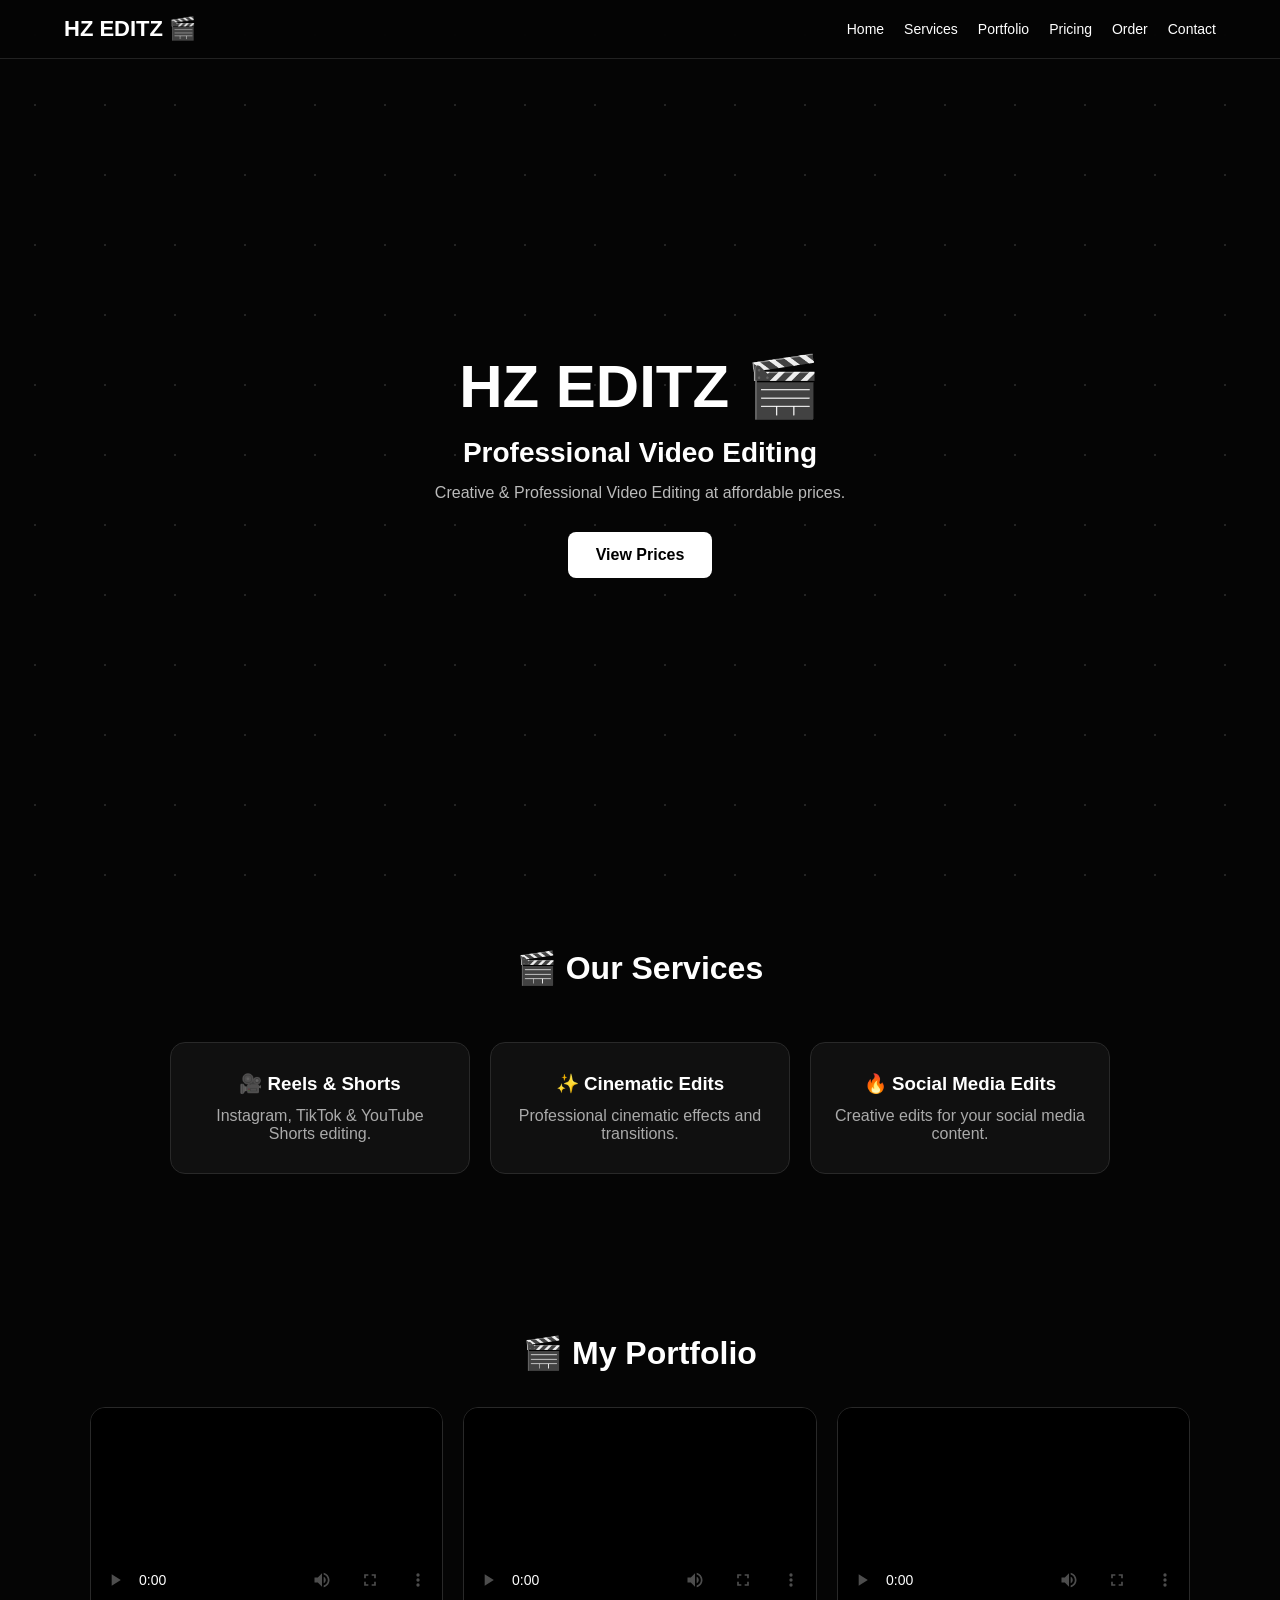
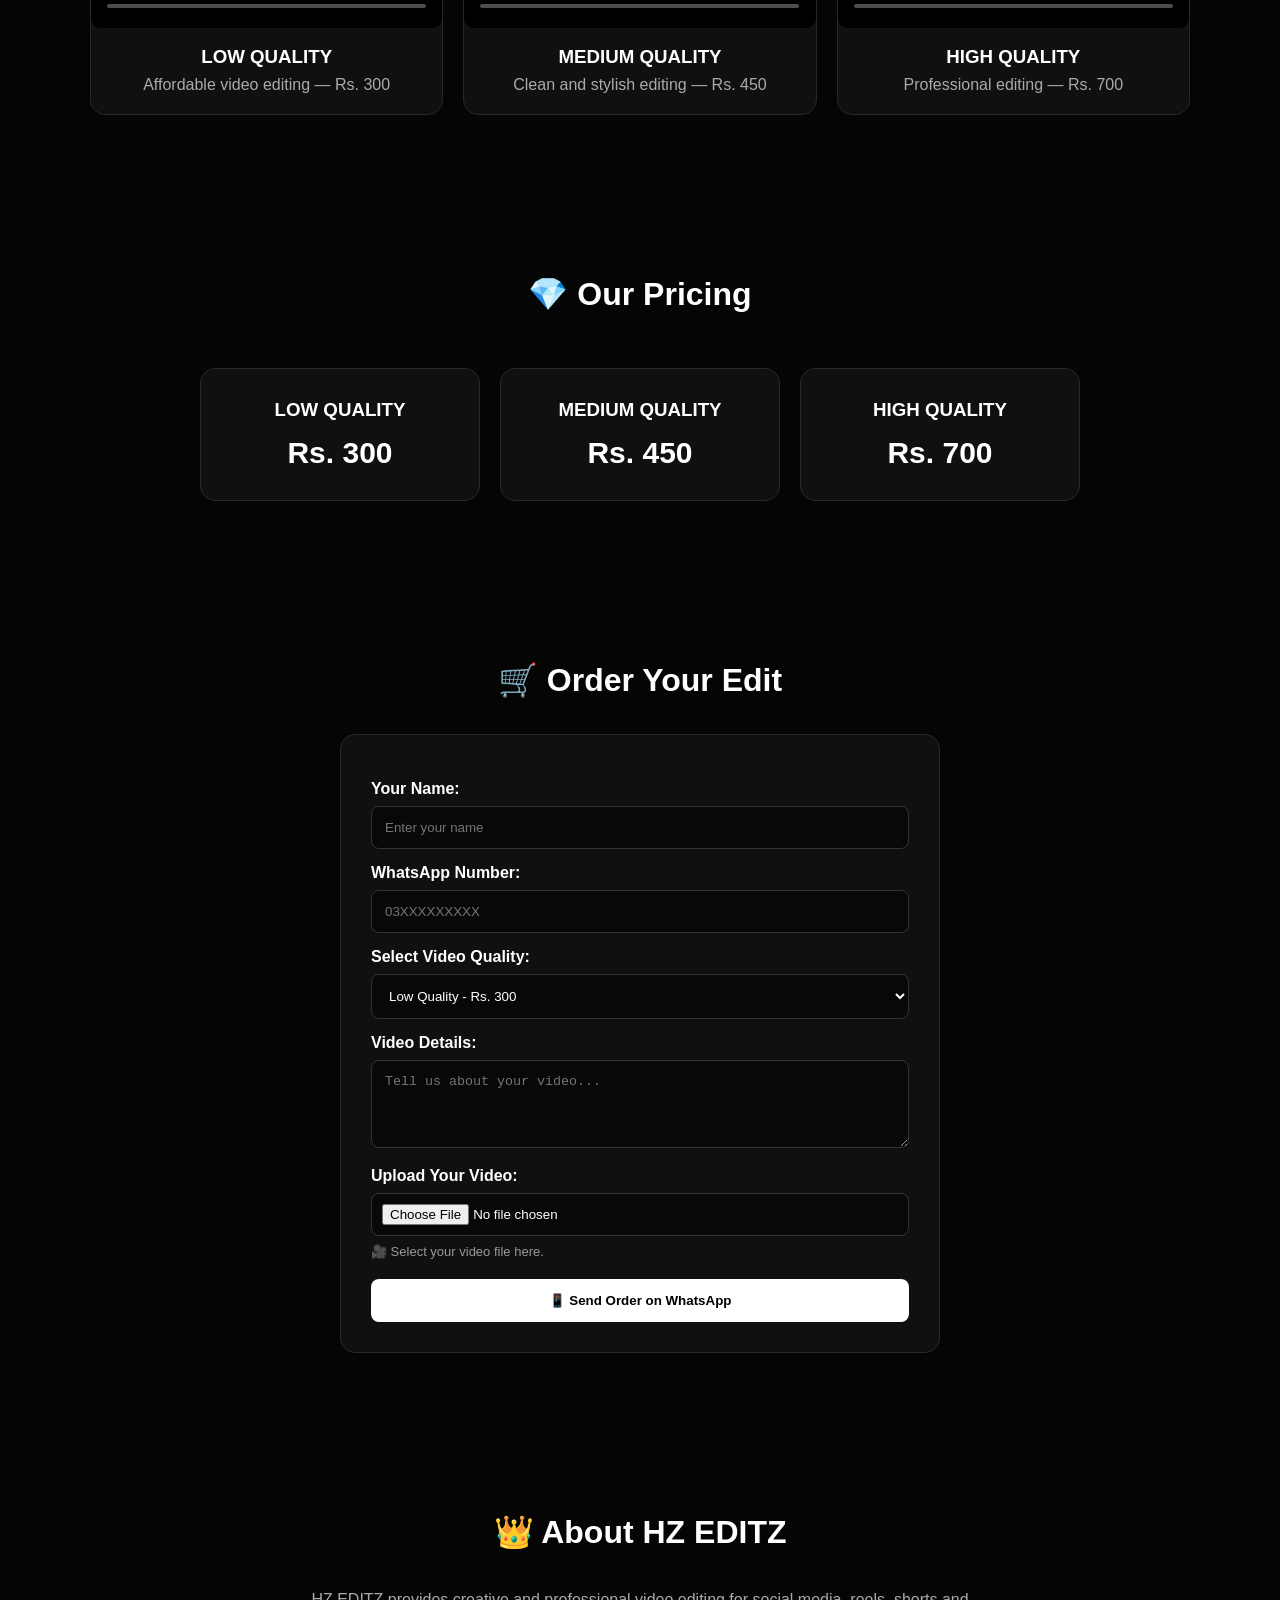
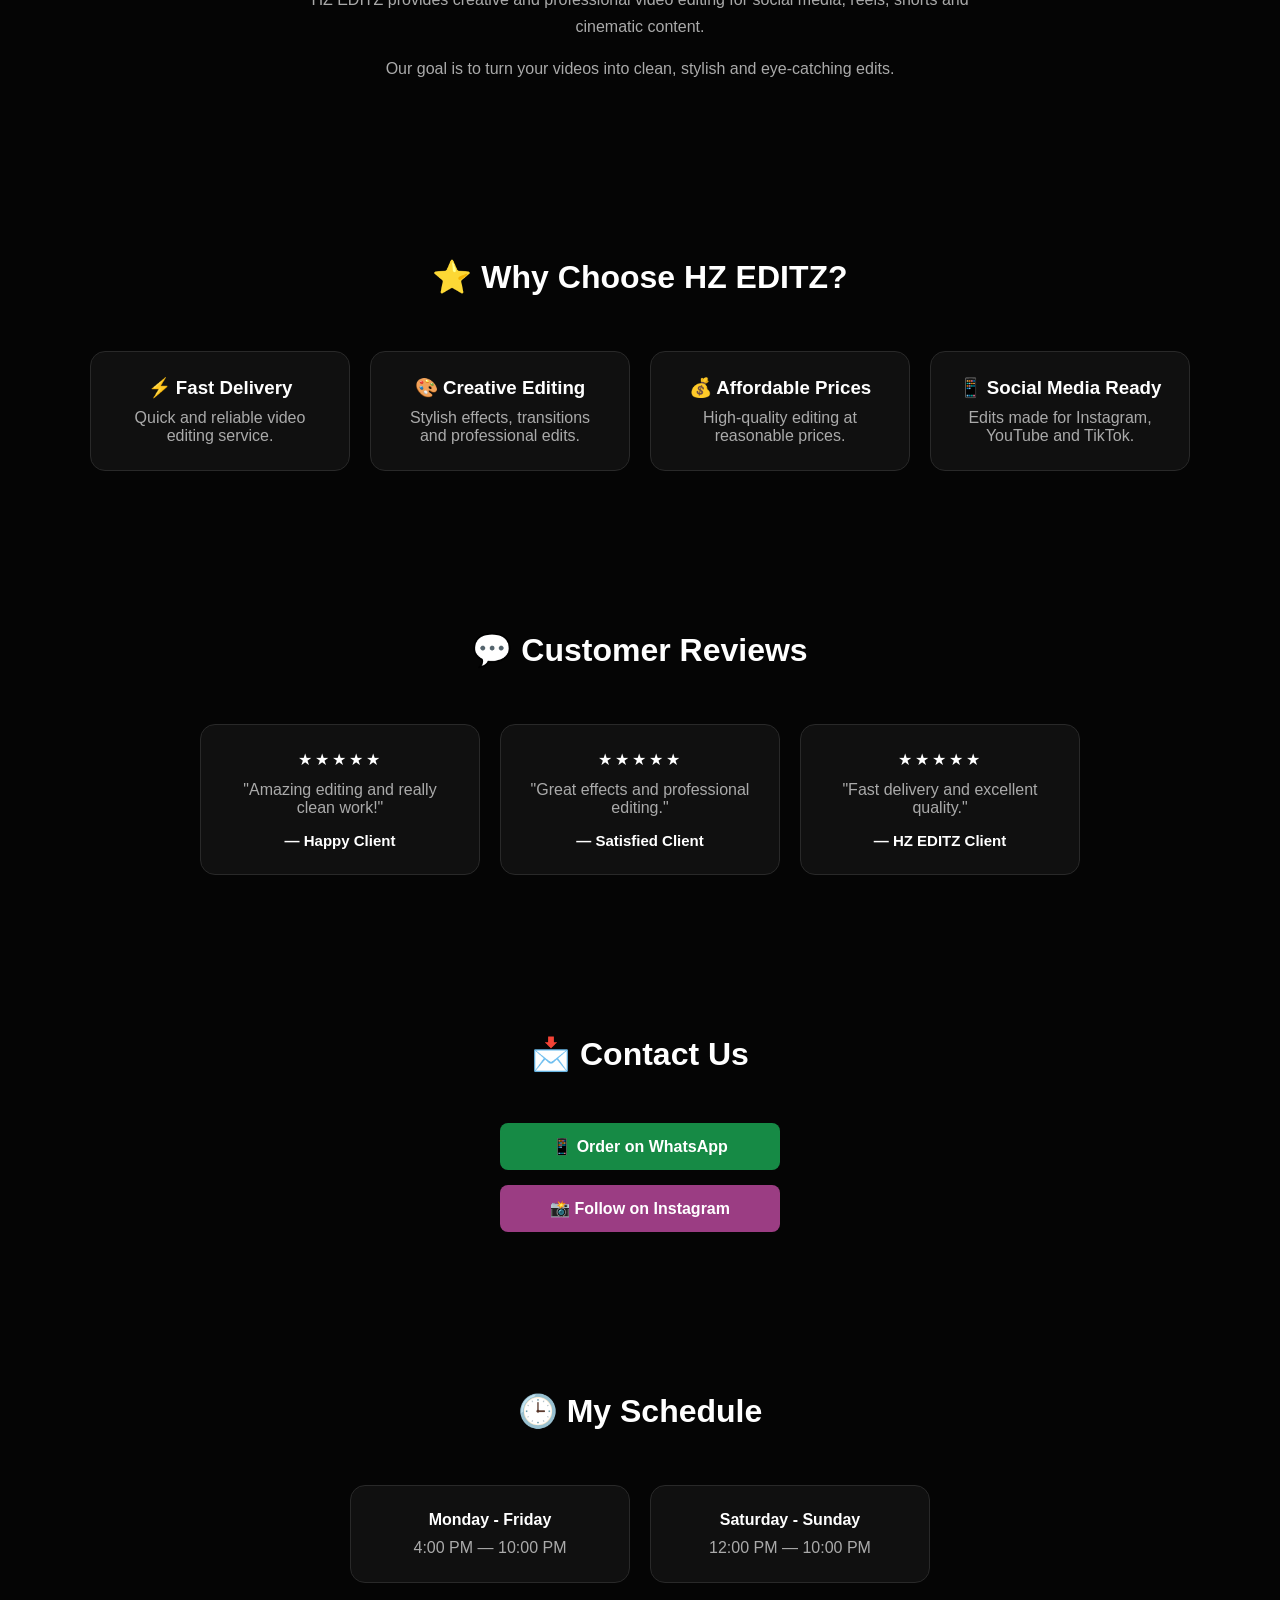
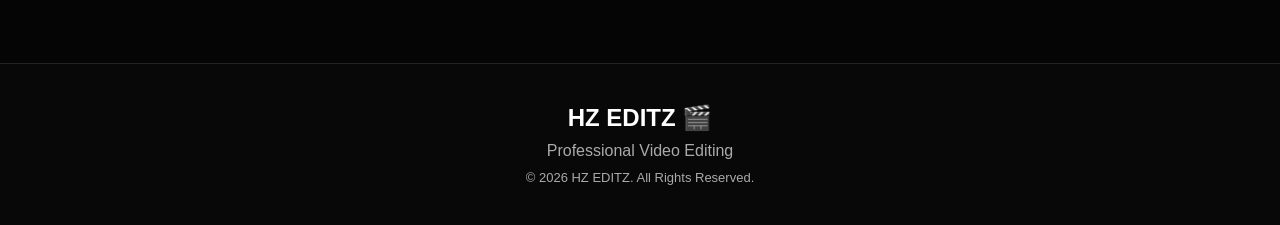
==== index.html @ 4a3aca51 "Rename index (1).html to index.html" ====
<!DOCTYPE html>
<html lang="en">

<head>
    <meta charset="UTF-8">
    <meta name="viewport" content="width=device-width, initial-scale=1.0">
    <title>HZ EDITZ</title>

    <link rel="stylesheet" href="style.css">
</head>

<body>

    <!-- Loading Screen -->
    <div id="loader">
        <div class="loader-content">
            <h1>HZ EDITZ 🎬</h1>
            <p>Loading...</p>
            <div class="loader-line"></div>
        </div>
    </div>

    <!-- Navigation -->
    <nav class="navbar">
        <div class="logo">HZ EDITZ 🎬</div>

        <div class="nav-links">
            <a href="#home">Home</a>
            <a href="#services">Services</a>
            <a href="#portfolio">Portfolio</a>
            <a href="#pricing">Pricing</a>
            <a href="#order">Order</a>
            <a href="#contact">Contact</a>
        </div>
    </nav>

    <div class="stars"></div>

    <!-- Hero -->
    <section id="home" class="hero">
        <h1>HZ EDITZ 🎬</h1>
        <h2>Professional Video Editing</h2>
        <p>Creative & Professional Video Editing at affordable prices.</p>

        <a href="#pricing" class="main-btn">View Prices</a>
    </section>

    <!-- Services -->
    <section id="services" class="services">
        <h2>🎬 Our Services</h2>

        <div class="service-card">
            <h3>🎥 Reels & Shorts</h3>
            <p>Instagram, TikTok & YouTube Shorts editing.</p>
        </div>

        <div class="service-card">
            <h3>✨ Cinematic Edits</h3>
            <p>Professional cinematic effects and transitions.</p>
        </div>

        <div class="service-card">
            <h3>🔥 Social Media Edits</h3>
            <p>Creative edits for your social media content.</p>
        </div>
    </section>

    <!-- Portfolio -->
    <section id="portfolio" class="portfolio">

        <h2>🎬 My Portfolio</h2>

        <div class="portfolio-grid">

            <div class="portfolio-card">
                <video controls playsinline preload="metadata" poster="low.jpg" width="100%">
                    <source src="low.mp4" type="video/mp4">
                    Your browser does not support video.
                </video>

                <h3>LOW QUALITY</h3>
                <p>Affordable video editing — Rs. 300</p>
            </div>

            <div class="portfolio-card">
                <video controls playsinline preload="metadata" poster="medium.jpg" width="100%">
                    <source src="medium.mp4" type="video/mp4">
                    Your browser does not support video.
                </video>

                <h3>MEDIUM QUALITY</h3>
                <p>Clean and stylish editing — Rs. 450</p>
            </div>

            <div class="portfolio-card">
                <video controls playsinline preload="metadata" poster="high.jpg" width="100%">
                    <source src="high.mp4" type="video/mp4">
                    Your browser does not support video.
                </video>

                <h3>HIGH QUALITY</h3>
                <p>Professional editing — Rs. 700</p>
            </div>

        </div>

    </section>

    <!-- Pricing -->
    <section id="pricing" class="pricing">
        <h2>💎 Our Pricing</h2>

        <div class="price-card">
            <h3>LOW QUALITY</h3>
            <p>Rs. 300</p>
        </div>

        <div class="price-card">
            <h3>MEDIUM QUALITY</h3>
            <p>Rs. 450</p>
        </div>

        <div class="price-card">
            <h3>HIGH QUALITY</h3>
            <p>Rs. 700</p>
        </div>
    </section>

    <!-- Order Now -->
    <section id="order" class="order-section">

        <h2>🛒 Order Your Edit</h2>

        <div class="order-card">

            <label for="customerName">Your Name:</label>

            <input
                type="text"
                id="customerName"
                placeholder="Enter your name"
            >

            <label for="customerNumber">WhatsApp Number:</label>

            <input
                type="tel"
                id="customerNumber"
                placeholder="03XXXXXXXXX"
            >

            <label for="quality">Select Video Quality:</label>

            <select id="quality">

                <option value="Low Quality - Rs. 300">
                    Low Quality - Rs. 300
                </option>

                <option value="Medium Quality - Rs. 450">
                    Medium Quality - Rs. 450
                </option>

                <option value="High Quality - Rs. 700">
                    High Quality - Rs. 700
                </option>

            </select>

            <label for="details">Video Details:</label>

            <textarea
                id="details"
                rows="4"
                placeholder="Tell us about your video..."
            ></textarea>

            <!-- Video Upload -->
            <label for="videoFile">Upload Your Video:</label>

            <input
                type="file"
                id="videoFile"
                accept="video/*"
            >

            <p class="upload-note">
                🎥 Select your video file here.
            </p>

            <button onclick="orderWhatsApp()" class="order-btn">
                📱 Send Order on WhatsApp
            </button>

        </div>

    </section>

    <!-- About -->
    <section class="about">
        <h2>👑 About HZ EDITZ</h2>

        <p>
            HZ EDITZ provides creative and professional video editing
            for social media, reels, shorts and cinematic content.
        </p>

        <p>
            Our goal is to turn your videos into clean, stylish and
            eye-catching edits.
        </p>
    </section>

    <!-- Why Choose Us -->
    <section class="why-us">

        <h2>⭐ Why Choose HZ EDITZ?</h2>

        <div class="why-card">
            <h3>⚡ Fast Delivery</h3>
            <p>Quick and reliable video editing service.</p>
        </div>

        <div class="why-card">
            <h3>🎨 Creative Editing</h3>
            <p>Stylish effects, transitions and professional edits.</p>
        </div>

        <div class="why-card">
            <h3>💰 Affordable Prices</h3>
            <p>High-quality editing at reasonable prices.</p>
        </div>

        <div class="why-card">
            <h3>📱 Social Media Ready</h3>
            <p>Edits made for Instagram, YouTube and TikTok.</p>
        </div>

    </section>

    <!-- Customer Reviews -->
    <section class="testimonials">

        <h2>💬 Customer Reviews</h2>

        <div class="review-card">
            <div class="stars-rating">★★★★★</div>
            <p>"Amazing editing and really clean work!"</p>
            <h3>— Happy Client</h3>
        </div>

        <div class="review-card">
            <div class="stars-rating">★★★★★</div>
            <p>"Great effects and professional editing."</p>
            <h3>— Satisfied Client</h3>
        </div>

        <div class="review-card">
            <div class="stars-rating">★★★★★</div>
            <p>"Fast delivery and excellent quality."</p>
            <h3>— HZ EDITZ Client</h3>
        </div>

    </section>

    <!-- Contact -->
    <section id="contact" class="contact">
        <h2>📩 Contact Us</h2>

        <a href="https://wa.me/923330753540" target="_blank" class="whatsapp-btn">
            📱 Order on WhatsApp
        </a>

        <a href="https://instagram.com/huzaifa616v" target="_blank" class="instagram-btn">
            📸 Follow on Instagram
        </a>
    </section>

    <!-- Schedule -->
    <section class="schedule">
        <h2>🕒 My Schedule</h2>

        <div class="schedule-card">
            <p><strong>Monday - Friday</strong></p>
            <p>4:00 PM — 10:00 PM</p>
        </div>

        <div class="schedule-card">
            <p><strong>Saturday - Sunday</strong></p>
            <p>12:00 PM — 10:00 PM</p>
        </div>
    </section>

    <!-- Footer -->
    <footer class="footer">

        <h2>HZ EDITZ 🎬</h2>

        <p>Professional Video Editing</p>

        <p class="copyright">
            © 2026 HZ EDITZ. All Rights Reserved.
        </p>

    </footer>

    <!-- Back To Top -->
    <button id="backToTop" onclick="goToTop()">
        ↑
    </button>

    <!-- JavaScript -->
    <script>

        function orderWhatsApp() {

            const name =
                document.getElementById("customerName").value.trim();

            const number =
                document.getElementById("customerNumber").value.trim();

            const quality =
                document.getElementById("quality").value;

            const details =
                document.getElementById("details").value.trim();

            const video =
                document.getElementById("videoFile").files[0];

            if (name === "" || number === "" || details === "") {

                alert("Please fill all the order details.");

                return;
            }

            let videoName = "No video selected";

            if (video) {
                videoName = video.name;
            }

            const message =
                "Assalamualaikum! 👋\n\n" +
                "I want to order a video edit.\n\n" +
                "Name: " + name + "\n" +
                "WhatsApp: " + number + "\n" +
                "Quality: " + quality + "\n" +
                "Video Details: " + details + "\n" +
                "Selected Video: " + videoName;

            window.open(
                "https://wa.me/923330753540?text=" +
                encodeURIComponent(message),
                "_blank"
            );
        }


        function goToTop() {

            window.scrollTo({
                top: 0,
                behavior: "smooth"
            });

        }


        window.addEventListener("scroll", function () {

            const button =
                document.getElementById("backToTop");

            if (window.scrollY > 300) {

                button.classList.add("show");

            } else {

                button.classList.remove("show");

            }

        });


        /* Loading Screen */

        window.addEventListener("load", function () {

            const loader =
                document.getElementById("loader");

            setTimeout(function () {

                loader.classList.add("hide");

            }, 1200);

        });

    </script>

</body>

</html>
---- style.css ----
* {
    margin: 0;
    padding: 0;
    box-sizing: border-box;
}

html {
    scroll-behavior: smooth;
}

body {
    font-family: Arial, sans-serif;
    background: #050505;
    color: white;
    overflow-x: hidden;
}

/* =========================
   Loading Screen
========================= */

#loader {
    position: fixed;
    inset: 0;
    background: #050505;
    display: flex;
    justify-content: center;
    align-items: center;
    z-index: 9999;
    transition: opacity 0.5s ease, visibility 0.5s ease;
}

#loader.hide {
    opacity: 0;
    visibility: hidden;
}

.loader-content {
    text-align: center;
}

.loader-content h1 {
    font-size: 32px;
    margin-bottom: 10px;
}

.loader-content p {
    color: #aaa;
}

.loader-line {
    width: 180px;
    height: 3px;
    background: white;
    margin: 20px auto 0;
    animation: loading 1.2s infinite;
}

@keyframes loading {
    0% {
        transform: scaleX(0.2);
        opacity: 0.4;
    }

    50% {
        transform: scaleX(1);
        opacity: 1;
    }

    100% {
        transform: scaleX(0.2);
        opacity: 0.4;
    }
}

/* =========================
   Navigation
========================= */

.navbar {
    position: sticky;
    top: 0;
    z-index: 1000;
    display: flex;
    justify-content: space-between;
    align-items: center;
    padding: 16px 5%;
    background: rgba(5, 5, 5, 0.95);
    border-bottom: 1px solid #222;
}

.logo {
    font-size: 22px;
    font-weight: bold;
}

.nav-links {
    display: flex;
    gap: 20px;
}

.nav-links a {
    color: white;
    text-decoration: none;
    font-size: 14px;
    transition: 0.2s;
}

.nav-links a:hover {
    color: #aaa;
}

/* =========================
   Stars Background
========================= */

.stars {
    position: fixed;
    inset: 0;
    z-index: -1;
    pointer-events: none;
    background-image:
        radial-gradient(circle, rgba(255,255,255,0.5) 1px, transparent 1px);
    background-size: 70px 70px;
    opacity: 0.25;
}

/* =========================
   General Sections
========================= */

section {
    padding: 80px 5%;
    text-align: center;
}

section h2 {
    font-size: 32px;
    margin-bottom: 35px;
}

/* =========================
   Hero
========================= */

.hero {
    min-height: 90vh;
    display: flex;
    flex-direction: column;
    justify-content: center;
    align-items: center;
}

.hero h1 {
    font-size: 60px;
    font-weight: 900;
    margin-bottom: 15px;
}

.hero h2 {
    font-size: 28px;
    margin-bottom: 15px;
}

.hero p {
    color: #bbb;
    max-width: 600px;
    margin-bottom: 30px;
}

.main-btn {
    display: inline-block;
    padding: 14px 28px;
    background: white;
    color: black;
    text-decoration: none;
    border-radius: 8px;
    font-weight: bold;
    transition: 0.2s;
}

.main-btn:hover {
    transform: translateY(-2px);
}

/* =========================
   Services
========================= */

.services {
    display: flex;
    flex-wrap: wrap;
    justify-content: center;
    gap: 20px;
}

.services > h2 {
    width: 100%;
}

.service-card {
    width: 300px;
    padding: 30px 20px;
    background: #101010;
    border: 1px solid #292929;
    border-radius: 15px;
}

.service-card h3 {
    margin-bottom: 12px;
}

.service-card p {
    color: #aaa;
}

/* =========================
   Portfolio
========================= */

.portfolio-grid {
    display: grid;
    grid-template-columns: repeat(3, 1fr);
    gap: 20px;
    max-width: 1100px;
    margin: auto;
}

.portfolio-card {
    background: #101010;
    border: 1px solid #292929;
    border-radius: 15px;
    overflow: hidden;
    padding-bottom: 20px;
}

.portfolio-card video {
    display: block;
    width: 100%;
    height: 220px;
    object-fit: cover;
    background: #000;
}

.portfolio-card h3 {
    margin-top: 18px;
}

.portfolio-card p {
    color: #aaa;
    margin-top: 8px;
    padding: 0 10px;
}

/* =========================
   Pricing
========================= */

.pricing {
    display: flex;
    flex-wrap: wrap;
    justify-content: center;
    gap: 20px;
}

.pricing > h2 {
    width: 100%;
}

.price-card {
    width: 280px;
    padding: 30px;
    background: #101010;
    border: 1px solid #292929;
    border-radius: 15px;
}

.price-card p {
    font-size: 30px;
    font-weight: bold;
    margin-top: 15px;
}

/* =========================
   Order
========================= */

.order-card {
    max-width: 600px;
    margin: auto;
    padding: 30px;
    background: #101010;
    border: 1px solid #292929;
    border-radius: 15px;
    text-align: left;
}

.order-card label {
    display: block;
    margin: 15px 0 8px;
    font-weight: bold;
}

.order-card input,
.order-card select,
.order-card textarea {
    width: 100%;
    padding: 13px;
    background: #080808;
    color: white;
    border: 1px solid #333;
    border-radius: 8px;
    outline: none;
}

.order-card textarea {
    resize: vertical;
}

.upload-note {
    color: #999;
    margin-top: 8px;
    font-size: 13px;
}

.order-btn {
    width: 100%;
    margin-top: 20px;
    padding: 14px;
    background: white;
    color: black;
    border: none;
    border-radius: 8px;
    font-weight: bold;
    cursor: pointer;
}

/* =========================
   About
========================= */

.about {
    max-width: 800px;
    margin: auto;
    text-align: center;
}

.about p {
    color: #aaa;
    line-height: 1.7;
    margin-bottom: 15px;
}

/* =========================
   Why Us
========================= */

.why-us {
    display: flex;
    flex-wrap: wrap;
    justify-content: center;
    gap: 20px;
}

.why-us > h2 {
    width: 100%;
}

.why-card {
    width: 260px;
    padding: 25px;
    background: #101010;
    border: 1px solid #292929;
    border-radius: 15px;
}

.why-card p {
    color: #aaa;
    margin-top: 10px;
}

/* =========================
   Reviews
========================= */

.testimonials {
    display: flex;
    flex-wrap: wrap;
    justify-content: center;
    gap: 20px;
}

.testimonials > h2 {
    width: 100%;
}

.review-card {
    width: 280px;
    padding: 25px;
    background: #101010;
    border: 1px solid #292929;
    border-radius: 15px;
}

.stars-rating {
    margin-bottom: 12px;
    letter-spacing: 3px;
}

.review-card p {
    color: #aaa;
}

.review-card h3 {
    margin-top: 15px;
    font-size: 15px;
}

/* =========================
   Contact
========================= */

.contact {
    display: flex;
    flex-direction: column;
    align-items: center;
    gap: 15px;
}

.whatsapp-btn,
.instagram-btn {
    display: block;
    width: 280px;
    padding: 14px;
    color: white;
    text-decoration: none;
    border-radius: 8px;
    font-weight: bold;
}

.whatsapp-btn {
    background: #168a45;
}

.instagram-btn {
    background: #9b3d83;
}

/* =========================
   Schedule
========================= */

.schedule {
    display: flex;
    flex-wrap: wrap;
    justify-content: center;
    gap: 20px;
}

.schedule > h2 {
    width: 100%;
}

.schedule-card {
    width: 280px;
    padding: 25px;
    background: #101010;
    border: 1px solid #292929;
    border-radius: 15px;
}

.schedule-card p:last-child {
    color: #aaa;
    margin-top: 10px;
}

/* =========================
   Footer
========================= */

.footer {
    padding: 40px 20px;
    text-align: center;
    background: #080808;
    border-top: 1px solid #222;
}

.footer p {
    color: #aaa;
    margin-top: 10px;
}

.copyright {
    font-size: 13px;
}

/* =========================
   Back To Top
========================= */

#backToTop {
    position: fixed;
    right: 20px;
    bottom: 20px;
    width: 45px;
    height: 45px;
    border: none;
    border-radius: 50%;
    background: white;
    color: black;
    font-size: 22px;
    cursor: pointer;
    opacity: 0;
    visibility: hidden;
    transition: 0.2s;
}

#backToTop.show {
    opacity: 1;
    visibility: visible;
}

/* =========================
   Mobile
========================= */

@media (max-width: 768px) {

    .navbar {
        flex-direction: column;
        gap: 12px;
    }

    .nav-links {
        width: 100%;
        justify-content: center;
        flex-wrap: wrap;
        gap: 12px;
    }

    .hero h1 {
        font-size: 42px;
    }

    .hero h2 {
        font-size: 23px;
    }

    section {
        padding: 60px 5%;
    }

    section h2 {
        font-size: 27px;
    }

    .portfolio-grid {
        grid-template-columns: 1fr;
    }

    .portfolio-card video {
        height: auto;
        max-height: 400px;
    }

    .service-card,
    .price-card,
    .why-card,
    .review-card {
        width: 100%;
        max-width: 400px;
    }
}
@media (max-width: 500px) {

    .navbar {
        padding: 14px 10px;
    }

    .logo {
        font-size: 20px;
    }

    .nav-links a {
        font-size: 12px;
    }

    .hero {
        min-height: 80vh;
    }

    .hero h1 {
        font-size: 38px;
    }

    .hero h2 {
        font-size: 21px;
    }

    .hero p {
        font-size: 14px;
        line-height: 1.6;
    }

    .main-btn {
        padding: 12px 22px;
    }

    .order-card {
        padding: 20px 15px;
    }

    .portfolio-card video {
        width: 100%;
        height: auto;
    }
}
/* Professional Order Button */

.order-btn {
    transition: transform 0.2s ease, opacity 0.2s ease;
}

.order-btn:hover {
    transform: translateY(-2px);
    opacity: 0.9;
}

.order-btn:active {
    transform: scale(0.98);
}

/* Better File Upload */

.order-card input[type="file"] {
    padding: 10px;
    cursor: pointer;
}

/* Better Form Focus */

.order-card input:focus,
.order-card select:focus,
.order-card textarea:focus {
    border-color: #777;
}
/* Professional Portfolio Videos */

.portfolio-card video {
    border-radius: 10px;
    background: #000;
    display: block;
}

.portfolio-card {
    transition: transform 0.2s ease;
}

.portfolio-card:hover {
    transform: translateY(-4px);
}
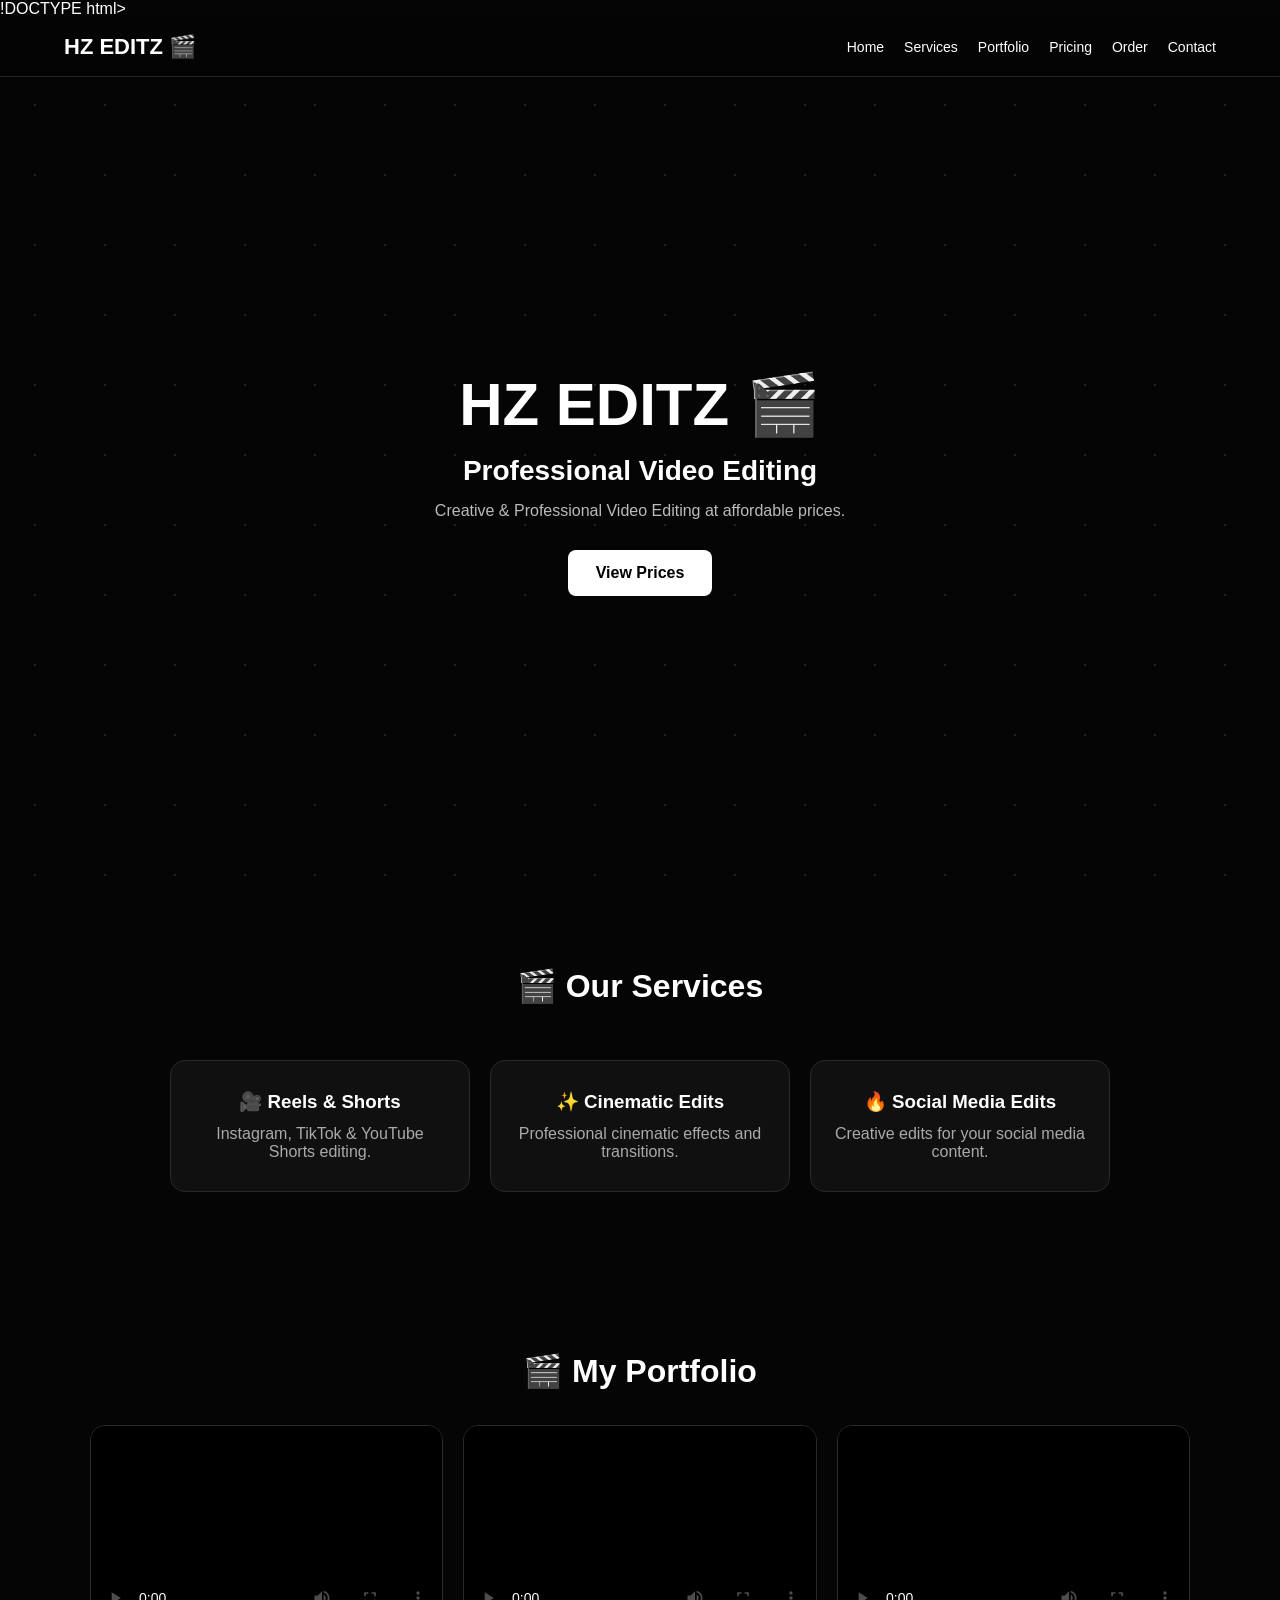
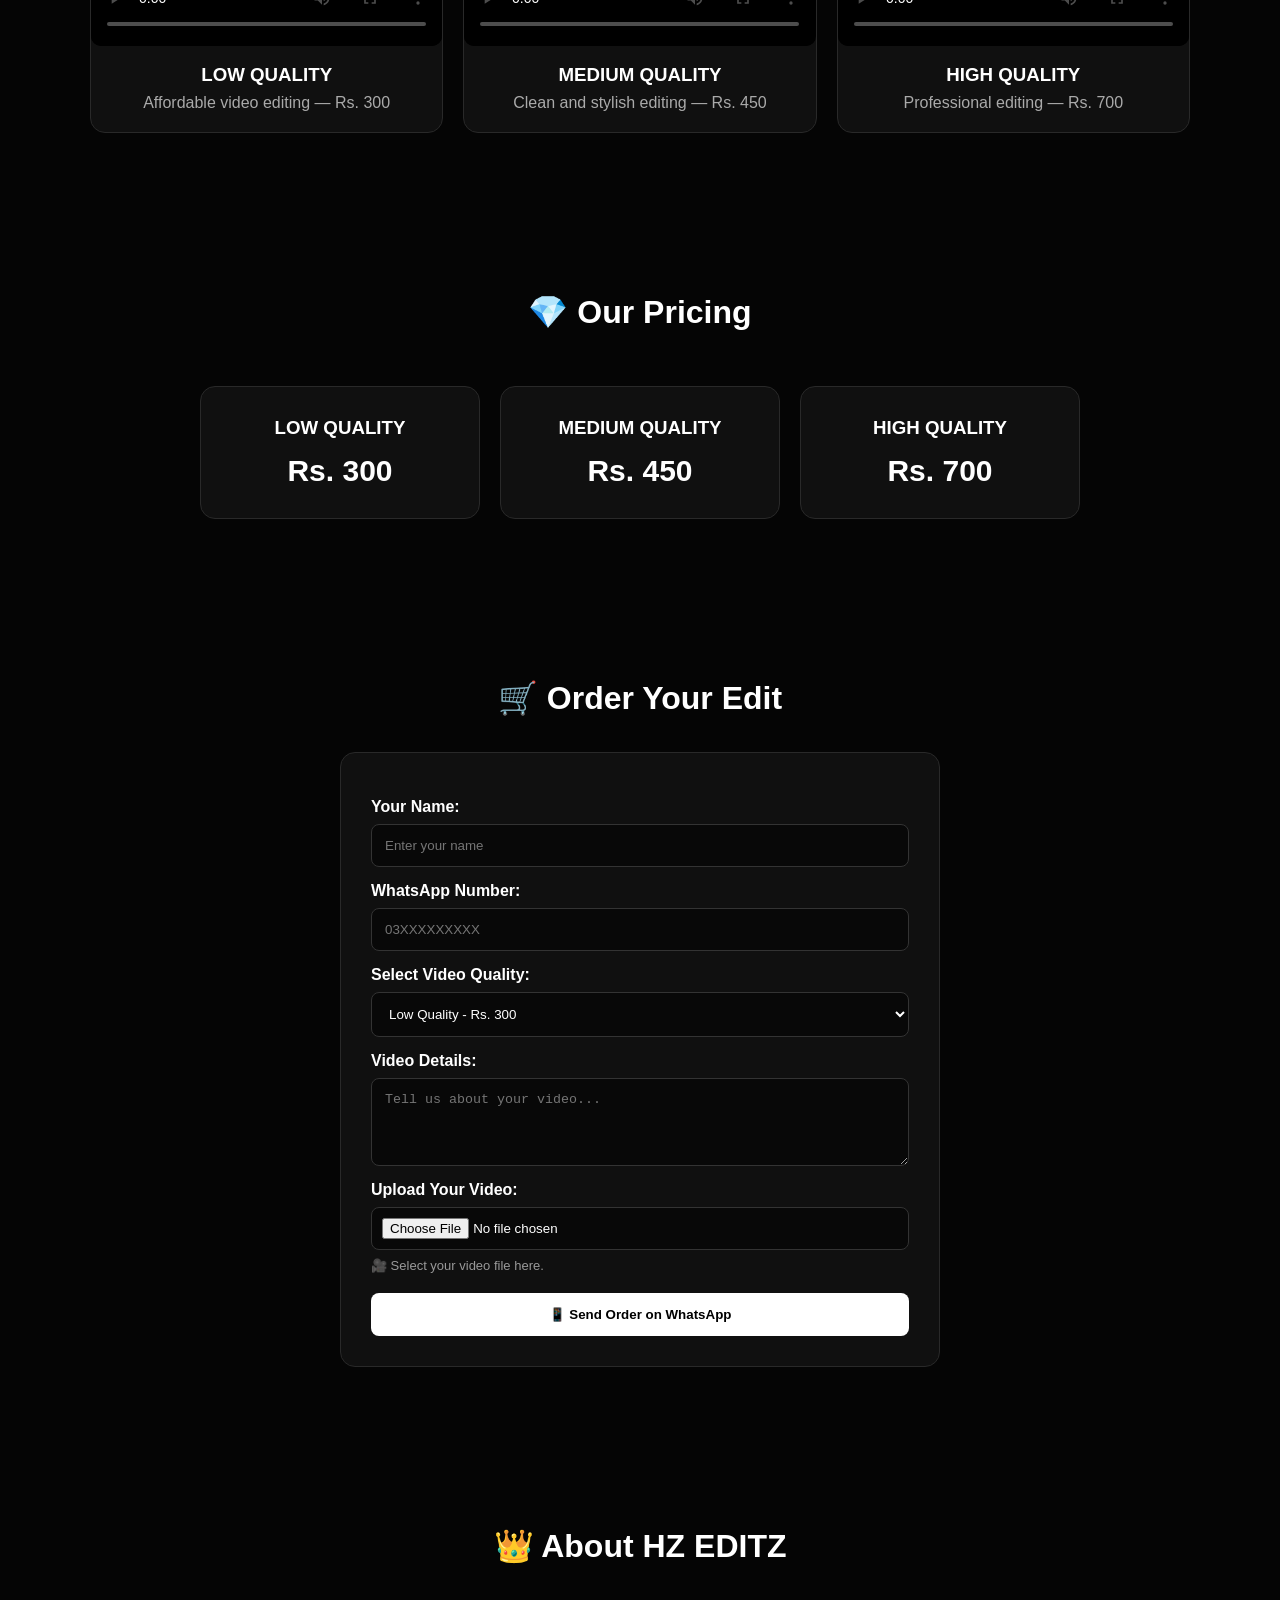
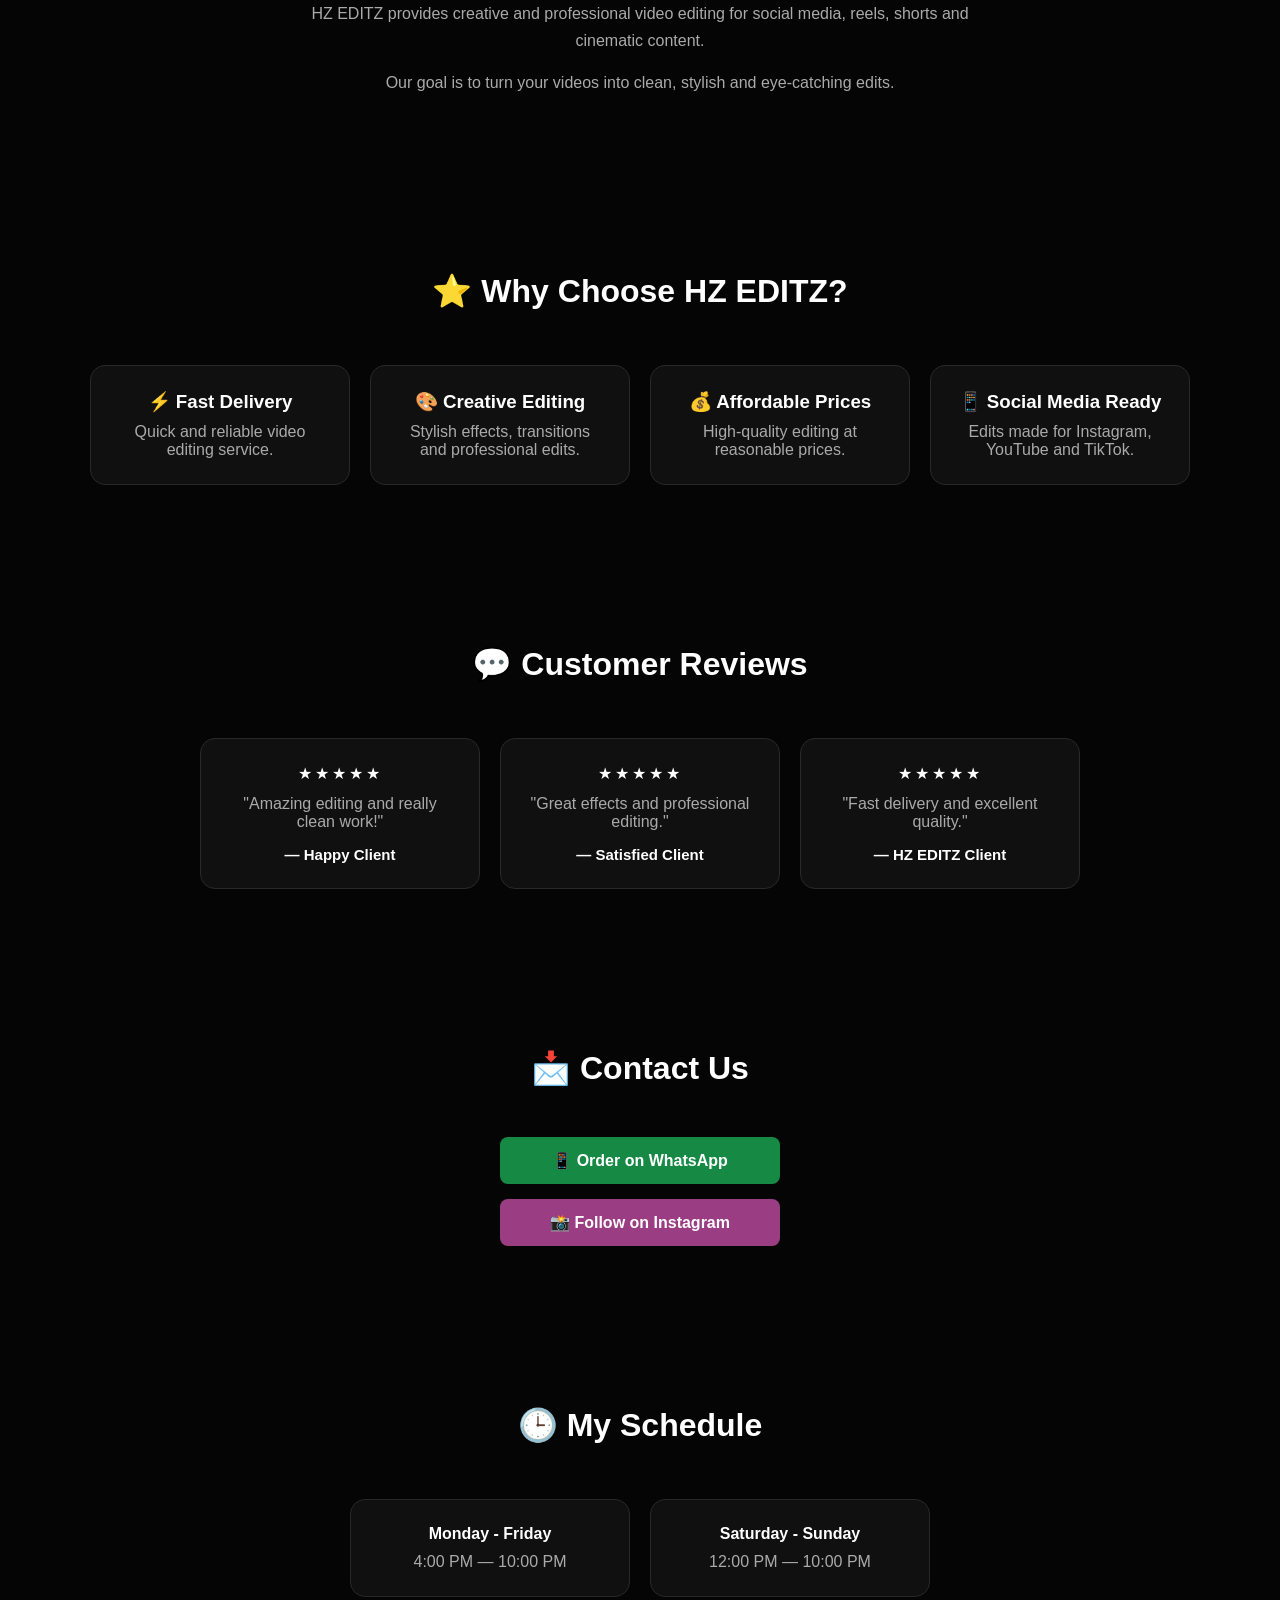
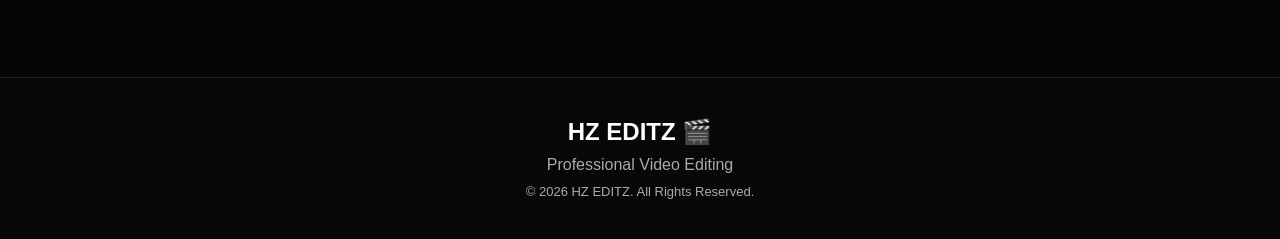
==== commit 1546abb7: "Fix DOCTYPE declaration and closing html tag" ====
--- a/index.html
+++ b/index.html
@@ -1,4 +1,4 @@
-<!DOCTYPE html>
+!DOCTYPE html>
 <html lang="en">
 
 <head>
@@ -406,4 +406,4 @@
 
 </body>
 
-</html>
+            </html>
--- a/style.css
+++ b/style.css
@@ -232,6 +232,7 @@
     border-radius: 15px;
     overflow: hidden;
     padding-bottom: 20px;
+    transition: transform 0.2s ease;
 }
 
 .portfolio-card video {
@@ -240,6 +241,11 @@
     height: 220px;
     object-fit: cover;
     background: #000;
+    border-radius: 10px;
+}
+
+.portfolio-card:hover {
+    transform: translateY(-4px);
 }
 
 .portfolio-card h3 {
@@ -333,6 +339,27 @@
     border-radius: 8px;
     font-weight: bold;
     cursor: pointer;
+    transition: transform 0.2s ease, opacity 0.2s ease;
+}
+
+.order-btn:hover {
+    transform: translateY(-2px);
+    opacity: 0.9;
+}
+
+.order-btn:active {
+    transform: scale(0.98);
+}
+
+.order-card input[type="file"] {
+    padding: 10px;
+    cursor: pointer;
+}
+
+.order-card input:focus,
+.order-card select:focus,
+.order-card textarea:focus {
+    border-color: #777;
 }
 
 /* =========================
@@ -444,6 +471,85 @@
 
 .instagram-btn {
     background: #9b3d83;
+}
+
+/* =========================
+   JazzCash Payment
+========================= */
+
+.jazzcash-section {
+    display: flex;
+    flex-direction: column;
+    align-items: center;
+    justify-content: center;
+}
+
+.jazzcash-card {
+    width: 100%;
+    max-width: 420px;
+    padding: 35px 25px;
+    background:
+        linear-gradient(145deg, #151515, #080808);
+    border: 1px solid #333;
+    border-radius: 20px;
+    box-shadow:
+        0 15px 40px rgba(0, 0, 0, 0.7),
+        inset 0 0 20px rgba(255, 255, 255, 0.02);
+    text-align: center;
+    transition: 0.3s ease;
+}
+
+.jazzcash-card:hover {
+    transform: translateY(-5px);
+    border-color: #555;
+    box-shadow:
+        0 20px 50px rgba(0, 0, 0, 0.8),
+        0 0 25px rgba(255, 255, 255, 0.05);
+}
+
+.jazzcash-card h3 {
+    font-size: 22px;
+    margin-bottom: 18px;
+}
+
+.jazzcash-card #jazzcashNumber {
+    font-size: 28px;
+    font-weight: bold;
+    letter-spacing: 2px;
+    margin-bottom: 22px;
+    padding: 15px;
+    background: #050505;
+    border: 1px solid #333;
+    border-radius: 12px;
+}
+
+.jazzcash-btn {
+    width: 100%;
+    padding: 14px 20px;
+    border: none;
+    border-radius: 10px;
+    background: white;
+    color: black;
+    font-size: 15px;
+    font-weight: bold;
+    cursor: pointer;
+    transition: 0.2s ease;
+}
+
+.jazzcash-btn:hover {
+    transform: translateY(-2px);
+    opacity: 0.9;
+}
+
+.jazzcash-btn:active {
+    transform: scale(0.98);
+}
+
+.payment-note {
+    color: #999;
+    font-size: 13px;
+    line-height: 1.6;
+    margin-top: 18px;
 }
 
 /* =========================
@@ -570,7 +676,12 @@
         width: 100%;
         max-width: 400px;
     }
-}
+
+    .jazzcash-card {
+        max-width: 400px;
+    }
+}
+
 @media (max-width: 500px) {
 
     .navbar {
@@ -614,48 +725,13 @@
         width: 100%;
         height: auto;
     }
-}
-/* Professional Order Button */
-
-.order-btn {
-    transition: transform 0.2s ease, opacity 0.2s ease;
-}
-
-.order-btn:hover {
-    transform: translateY(-2px);
-    opacity: 0.9;
-}
-
-.order-btn:active {
-    transform: scale(0.98);
-}
-
-/* Better File Upload */
-
-.order-card input[type="file"] {
-    padding: 10px;
-    cursor: pointer;
-}
-
-/* Better Form Focus */
-
-.order-card input:focus,
-.order-card select:focus,
-.order-card textarea:focus {
-    border-color: #777;
-}
-/* Professional Portfolio Videos */
-
-.portfolio-card video {
-    border-radius: 10px;
-    background: #000;
-    display: block;
-}
-
-.portfolio-card {
-    transition: transform 0.2s ease;
-}
-
-.portfolio-card:hover {
-    transform: translateY(-4px);
-}+
+    .jazzcash-card {
+        padding: 28px 18px;
+    }
+
+    .jazzcash-card #jazzcashNumber {
+        font-size: 23px;
+        letter-spacing: 1px;
+    }
+    }
